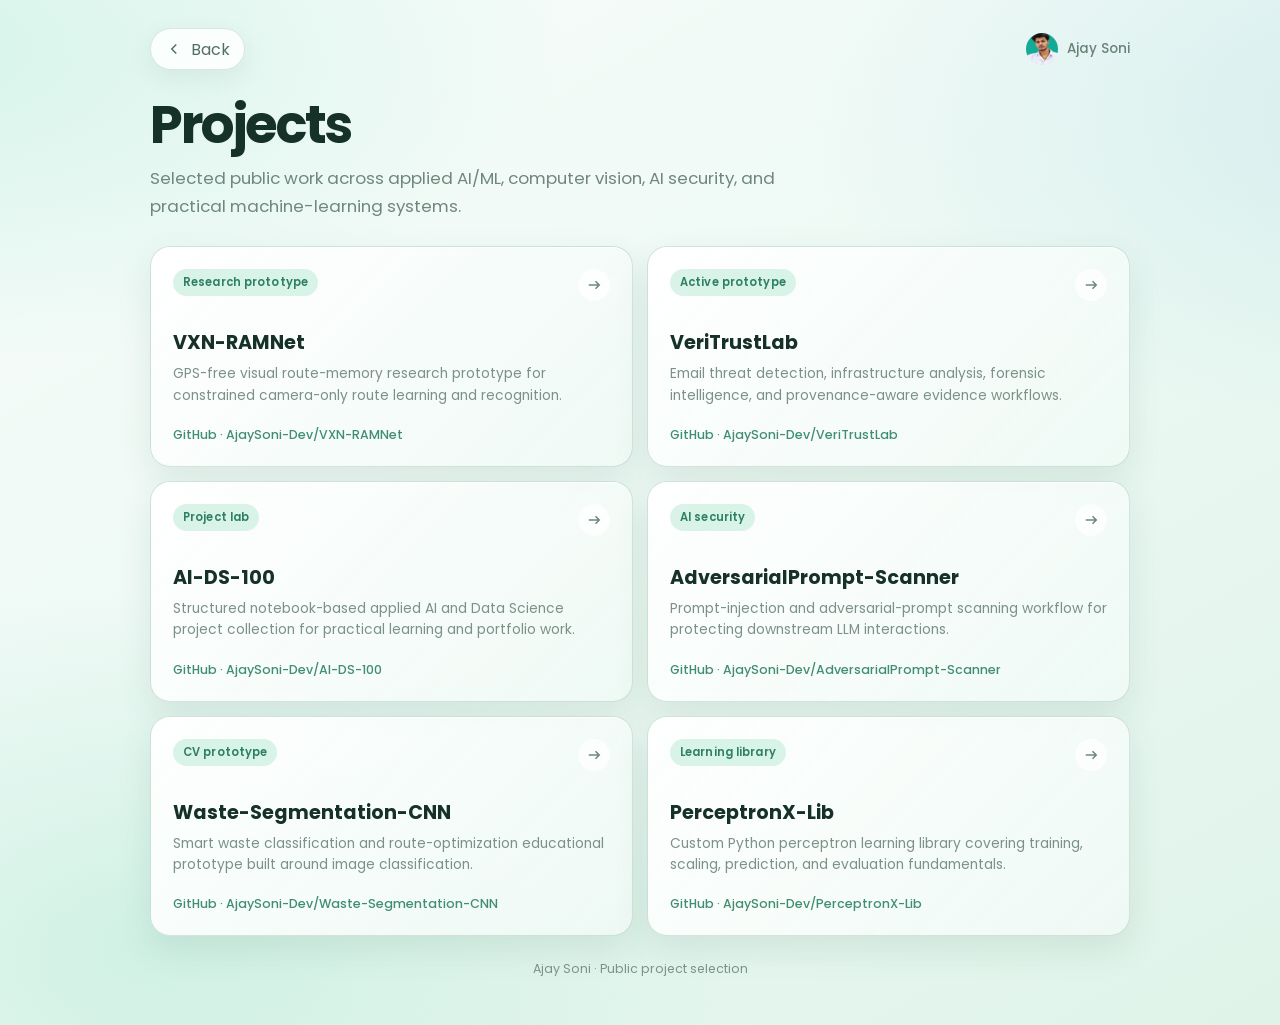
==== projects.html @ 809979fc "Add local projects page and adaptive image dialog" ====
<!doctype html>
<html lang="en" data-theme="light">
<head>
  <meta charset="utf-8" />
  <meta name="viewport" content="width=device-width, initial-scale=1, viewport-fit=cover" />
  <meta name="theme-color" content="#eaf8f1" />
  <meta name="color-scheme" content="light" />
  <title>Projects | Ajay Soni</title>
  <meta name="description" content="Selected public projects by Ajay Soni across applied AI/ML, computer vision, AI security, and practical ML systems." />
  <meta name="robots" content="index,follow,max-image-preview:large,max-snippet:-1" />
  <link rel="canonical" href="https://ajaysonidev.vercel.app/projects.html" />
  <link rel="icon" href="/assets/profile.jpg?v=20260917-photo-1" type="image/jpeg" sizes="any" />
  <link rel="preconnect" href="https://fonts.googleapis.com" />
  <link rel="preconnect" href="https://fonts.gstatic.com" crossorigin />
  <link href="https://fonts.googleapis.com/css2?family=Poppins:wght@400;500;600;700&display=swap" rel="stylesheet" />
  <style>
    * { box-sizing: border-box; }
    html { color-scheme: light; }
    body {
      margin: 0;
      min-height: 100dvh;
      color: #163127;
      font-family: "Poppins", system-ui, -apple-system, BlinkMacSystemFont, "Segoe UI", sans-serif;
      background:
        radial-gradient(90% 55% at -8% 4%, rgba(86,215,173,.22), transparent 58%),
        radial-gradient(76% 52% at 108% 10%, rgba(111,190,210,.18), transparent 60%),
        radial-gradient(74% 54% at 12% 92%, rgba(74,205,158,.16), transparent 64%),
        linear-gradient(150deg, #f8fcfa 0%, #edf9f4 48%, #dff3e9 100%);
    }
    a { color: inherit; }
    .shell {
      width: min(calc(100% - 30px), 980px);
      margin: 0 auto;
      padding: max(28px, env(safe-area-inset-top)) 0 max(34px, env(safe-area-inset-bottom));
    }
    .topbar {
      display: flex;
      align-items: center;
      justify-content: space-between;
      gap: 16px;
      margin-bottom: 28px;
    }
    .back {
      display: inline-flex;
      align-items: center;
      gap: 8px;
      min-height: 42px;
      padding: 0 14px;
      border: 1px solid rgba(45,108,84,.16);
      border-radius: 999px;
      text-decoration: none;
      color: #536f64;
      background: rgba(255,255,255,.82);
      box-shadow: 0 8px 24px rgba(35,88,70,.08);
    }
    .back svg { width: 18px; height: 18px; fill: none; stroke: currentColor; stroke-width: 2; }
    .brand { display: inline-flex; align-items: center; gap: 9px; color: #6a8178; font-size: .84rem; font-weight: 500; }
    .brand img { width: 32px; height: 32px; border-radius: 50%; object-fit: cover; }
    .intro { max-width: 700px; margin-bottom: 26px; }
    h1 { margin: 0; font-size: clamp(2rem, 5vw, 3.3rem); line-height: 1.04; letter-spacing: -.045em; }
    .intro p { margin: 12px 0 0; max-width: 640px; color: #70877e; font-size: clamp(.94rem, 2vw, 1.05rem); line-height: 1.65; }
    .grid { display: grid; grid-template-columns: repeat(2, minmax(0,1fr)); gap: 14px; }
    .project {
      display: flex;
      flex-direction: column;
      min-height: 220px;
      padding: 22px;
      border: 1px solid rgba(50,119,94,.20);
      border-radius: 20px;
      text-decoration: none;
      background: linear-gradient(135deg, rgba(255,255,255,.96), rgba(239,249,245,.90));
      box-shadow: 0 14px 34px rgba(34,87,69,.10), 0 1px 0 rgba(255,255,255,.92) inset;
      transition: transform .18s ease, box-shadow .18s ease, border-color .18s ease;
    }
    .project:hover { transform: translateY(-3px); border-color: rgba(43,145,108,.34); box-shadow: 0 19px 42px rgba(34,87,69,.14), 0 1px 0 rgba(255,255,255,.95) inset; }
    .project-top { display: flex; align-items: flex-start; justify-content: space-between; gap: 14px; }
    .badge {
      display: inline-flex;
      align-items: center;
      min-height: 27px;
      padding: 0 10px;
      border-radius: 999px;
      color: #2e8062;
      background: rgba(211,241,229,.86);
      font-size: .71rem;
      font-weight: 600;
      letter-spacing: .01em;
    }
    .arrow { display: grid; place-items: center; width: 32px; height: 32px; border-radius: 50%; color: #6d877d; background: rgba(255,255,255,.76); }
    .arrow svg { width: 18px; height: 18px; fill: none; stroke: currentColor; stroke-width: 2; }
    .project h2 { margin: 30px 0 8px; font-size: 1.2rem; line-height: 1.25; }
    .project p { margin: 0; color: #7c9189; font-size: .86rem; line-height: 1.55; }
    .repo { margin-top: auto; padding-top: 20px; color: #408e71; font-size: .78rem; font-weight: 500; }
    .footer { margin-top: 24px; color: #7d9189; text-align: center; font-size: .78rem; }
    @media (max-width: 700px) {
      .shell { width: min(calc(100% - 26px), 620px); padding-top: max(22px, env(safe-area-inset-top)); }
      .topbar { margin-bottom: 22px; }
      .brand span { display: none; }
      .grid { grid-template-columns: 1fr; gap: 10px; }
      .project { min-height: 185px; padding: 18px; border-radius: 17px; }
      .project h2 { margin-top: 24px; font-size: 1.08rem; }
    }
    @media (max-width: 380px) {
      .shell { width: calc(100% - 20px); }
      .back { padding-inline: 12px; font-size: .82rem; }
      .project { padding: 16px; }
    }
    @media (prefers-reduced-motion: reduce) { .project { transition: none; } }
  </style>
</head>
<body>
  <main class="shell">
    <div class="topbar">
      <a class="back" href="/" aria-label="Back to Ajay Soni profile">
        <svg viewBox="0 0 24 24" aria-hidden="true"><path d="M15 6l-6 6 6 6"/></svg>
        <span>Back</span>
      </a>
      <span class="brand"><img src="/assets/profile.jpg" alt="" /><span>Ajay Soni</span></span>
    </div>

    <section class="intro">
      <h1>Projects</h1>
      <p>Selected public work across applied AI/ML, computer vision, AI security, and practical machine-learning systems.</p>
    </section>

    <section class="grid" aria-label="Selected projects">
      <a class="project" href="https://github.com/AjaySoni-Dev/VXN-RAMNet" target="_blank" rel="noopener noreferrer">
        <div class="project-top"><span class="badge">Research prototype</span><span class="arrow"><svg viewBox="0 0 24 24"><path d="M5 12h13M14 7l5 5-5 5"/></svg></span></div>
        <h2>VXN-RAMNet</h2>
        <p>GPS-free visual route-memory research prototype for constrained camera-only route learning and recognition.</p>
        <span class="repo">GitHub · AjaySoni-Dev/VXN-RAMNet</span>
      </a>

      <a class="project" href="https://github.com/AjaySoni-Dev/VeriTrustLab" target="_blank" rel="noopener noreferrer">
        <div class="project-top"><span class="badge">Active prototype</span><span class="arrow"><svg viewBox="0 0 24 24"><path d="M5 12h13M14 7l5 5-5 5"/></svg></span></div>
        <h2>VeriTrustLab</h2>
        <p>Email threat detection, infrastructure analysis, forensic intelligence, and provenance-aware evidence workflows.</p>
        <span class="repo">GitHub · AjaySoni-Dev/VeriTrustLab</span>
      </a>

      <a class="project" href="https://github.com/AjaySoni-Dev/AI-DS-100" target="_blank" rel="noopener noreferrer">
        <div class="project-top"><span class="badge">Project lab</span><span class="arrow"><svg viewBox="0 0 24 24"><path d="M5 12h13M14 7l5 5-5 5"/></svg></span></div>
        <h2>AI-DS-100</h2>
        <p>Structured notebook-based applied AI and Data Science project collection for practical learning and portfolio work.</p>
        <span class="repo">GitHub · AjaySoni-Dev/AI-DS-100</span>
      </a>

      <a class="project" href="https://github.com/AjaySoni-Dev/AdversarialPrompt-Scanner" target="_blank" rel="noopener noreferrer">
        <div class="project-top"><span class="badge">AI security</span><span class="arrow"><svg viewBox="0 0 24 24"><path d="M5 12h13M14 7l5 5-5 5"/></svg></span></div>
        <h2>AdversarialPrompt-Scanner</h2>
        <p>Prompt-injection and adversarial-prompt scanning workflow for protecting downstream LLM interactions.</p>
        <span class="repo">GitHub · AjaySoni-Dev/AdversarialPrompt-Scanner</span>
      </a>

      <a class="project" href="https://github.com/AjaySoni-Dev/Waste-Segmentation-CNN" target="_blank" rel="noopener noreferrer">
        <div class="project-top"><span class="badge">CV prototype</span><span class="arrow"><svg viewBox="0 0 24 24"><path d="M5 12h13M14 7l5 5-5 5"/></svg></span></div>
        <h2>Waste-Segmentation-CNN</h2>
        <p>Smart waste classification and route-optimization educational prototype built around image classification.</p>
        <span class="repo">GitHub · AjaySoni-Dev/Waste-Segmentation-CNN</span>
      </a>

      <a class="project" href="https://github.com/AjaySoni-Dev/PerceptronX-Lib" target="_blank" rel="noopener noreferrer">
        <div class="project-top"><span class="badge">Learning library</span><span class="arrow"><svg viewBox="0 0 24 24"><path d="M5 12h13M14 7l5 5-5 5"/></svg></span></div>
        <h2>PerceptronX-Lib</h2>
        <p>Custom Python perceptron learning library covering training, scaling, prediction, and evaluation fundamentals.</p>
        <span class="repo">GitHub · AjaySoni-Dev/PerceptronX-Lib</span>
      </a>
    </section>

    <p class="footer">Ajay Soni · Public project selection</p>
  </main>
</body>
</html>
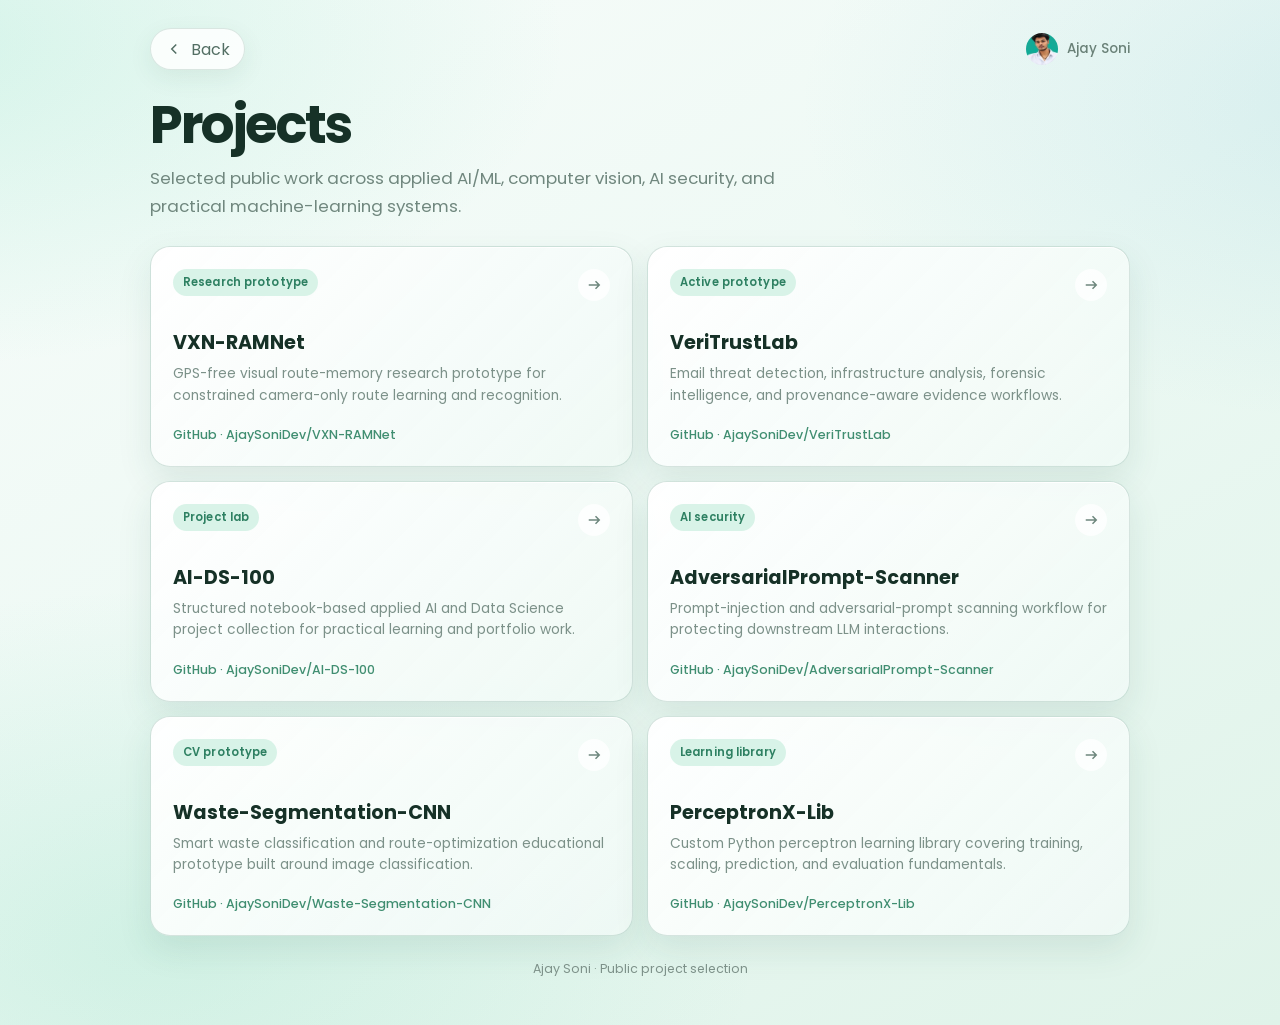
==== commit 010687ee: "Update GitHub and social usernames" ====
--- a/projects.html
+++ b/projects.html
@@ -124,46 +124,46 @@
     </section>
 
     <section class="grid" aria-label="Selected projects">
-      <a class="project" href="https://github.com/AjaySoni-Dev/VXN-RAMNet" target="_blank" rel="noopener noreferrer">
+      <a class="project" href="https://github.com/AjaySoniDev/VXN-RAMNet" target="_blank" rel="noopener noreferrer">
         <div class="project-top"><span class="badge">Research prototype</span><span class="arrow"><svg viewBox="0 0 24 24"><path d="M5 12h13M14 7l5 5-5 5"/></svg></span></div>
         <h2>VXN-RAMNet</h2>
         <p>GPS-free visual route-memory research prototype for constrained camera-only route learning and recognition.</p>
-        <span class="repo">GitHub · AjaySoni-Dev/VXN-RAMNet</span>
+        <span class="repo">GitHub · AjaySoniDev/VXN-RAMNet</span>
       </a>
 
-      <a class="project" href="https://github.com/AjaySoni-Dev/VeriTrustLab" target="_blank" rel="noopener noreferrer">
+      <a class="project" href="https://github.com/AjaySoniDev/VeriTrustLab" target="_blank" rel="noopener noreferrer">
         <div class="project-top"><span class="badge">Active prototype</span><span class="arrow"><svg viewBox="0 0 24 24"><path d="M5 12h13M14 7l5 5-5 5"/></svg></span></div>
         <h2>VeriTrustLab</h2>
         <p>Email threat detection, infrastructure analysis, forensic intelligence, and provenance-aware evidence workflows.</p>
-        <span class="repo">GitHub · AjaySoni-Dev/VeriTrustLab</span>
+        <span class="repo">GitHub · AjaySoniDev/VeriTrustLab</span>
       </a>
 
-      <a class="project" href="https://github.com/AjaySoni-Dev/AI-DS-100" target="_blank" rel="noopener noreferrer">
+      <a class="project" href="https://github.com/AjaySoniDev/AI-DS-100" target="_blank" rel="noopener noreferrer">
         <div class="project-top"><span class="badge">Project lab</span><span class="arrow"><svg viewBox="0 0 24 24"><path d="M5 12h13M14 7l5 5-5 5"/></svg></span></div>
         <h2>AI-DS-100</h2>
         <p>Structured notebook-based applied AI and Data Science project collection for practical learning and portfolio work.</p>
-        <span class="repo">GitHub · AjaySoni-Dev/AI-DS-100</span>
+        <span class="repo">GitHub · AjaySoniDev/AI-DS-100</span>
       </a>
 
-      <a class="project" href="https://github.com/AjaySoni-Dev/AdversarialPrompt-Scanner" target="_blank" rel="noopener noreferrer">
+      <a class="project" href="https://github.com/AjaySoniDev/AdversarialPrompt-Scanner" target="_blank" rel="noopener noreferrer">
         <div class="project-top"><span class="badge">AI security</span><span class="arrow"><svg viewBox="0 0 24 24"><path d="M5 12h13M14 7l5 5-5 5"/></svg></span></div>
         <h2>AdversarialPrompt-Scanner</h2>
         <p>Prompt-injection and adversarial-prompt scanning workflow for protecting downstream LLM interactions.</p>
-        <span class="repo">GitHub · AjaySoni-Dev/AdversarialPrompt-Scanner</span>
+        <span class="repo">GitHub · AjaySoniDev/AdversarialPrompt-Scanner</span>
       </a>
 
-      <a class="project" href="https://github.com/AjaySoni-Dev/Waste-Segmentation-CNN" target="_blank" rel="noopener noreferrer">
+      <a class="project" href="https://github.com/AjaySoniDev/Waste-Segmentation-CNN" target="_blank" rel="noopener noreferrer">
         <div class="project-top"><span class="badge">CV prototype</span><span class="arrow"><svg viewBox="0 0 24 24"><path d="M5 12h13M14 7l5 5-5 5"/></svg></span></div>
         <h2>Waste-Segmentation-CNN</h2>
         <p>Smart waste classification and route-optimization educational prototype built around image classification.</p>
-        <span class="repo">GitHub · AjaySoni-Dev/Waste-Segmentation-CNN</span>
+        <span class="repo">GitHub · AjaySoniDev/Waste-Segmentation-CNN</span>
       </a>
 
-      <a class="project" href="https://github.com/AjaySoni-Dev/PerceptronX-Lib" target="_blank" rel="noopener noreferrer">
+      <a class="project" href="https://github.com/AjaySoniDev/PerceptronX-Lib" target="_blank" rel="noopener noreferrer">
         <div class="project-top"><span class="badge">Learning library</span><span class="arrow"><svg viewBox="0 0 24 24"><path d="M5 12h13M14 7l5 5-5 5"/></svg></span></div>
         <h2>PerceptronX-Lib</h2>
         <p>Custom Python perceptron learning library covering training, scaling, prediction, and evaluation fundamentals.</p>
-        <span class="repo">GitHub · AjaySoni-Dev/PerceptronX-Lib</span>
+        <span class="repo">GitHub · AjaySoniDev/PerceptronX-Lib</span>
       </a>
     </section>
 
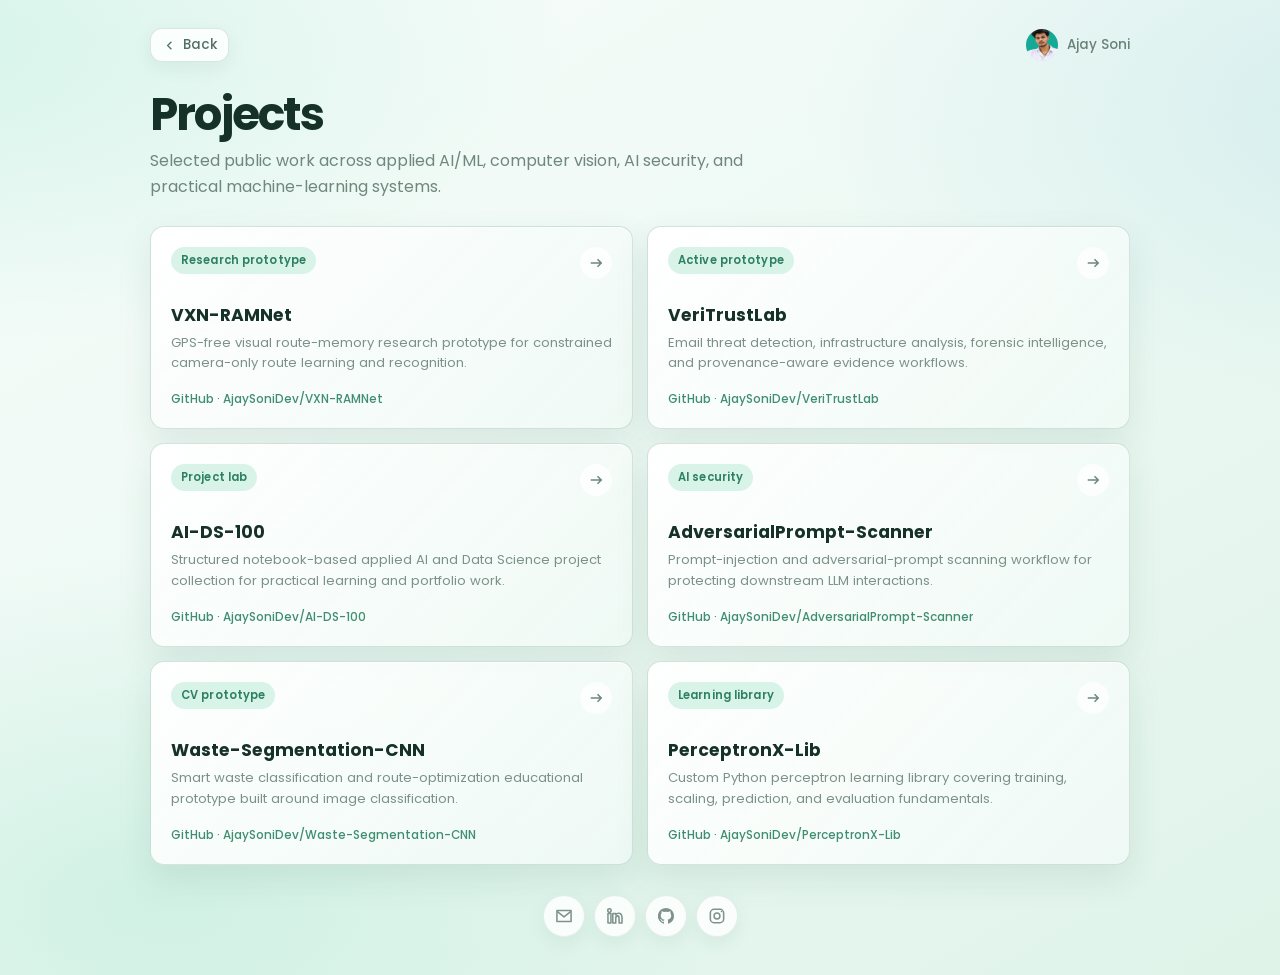
==== commit f8490ed3: "Refine projects page layout and social footer" ====
--- a/projects.html
+++ b/projects.html
@@ -43,30 +43,34 @@
     .back {
       display: inline-flex;
       align-items: center;
-      gap: 8px;
-      min-height: 42px;
-      padding: 0 14px;
+      gap: 6px;
+      min-height: 34px;
+      padding: 0 11px;
       border: 1px solid rgba(45,108,84,.16);
-      border-radius: 999px;
+      border-radius: 12px;
       text-decoration: none;
       color: #536f64;
       background: rgba(255,255,255,.82);
-      box-shadow: 0 8px 24px rgba(35,88,70,.08);
-    }
-    .back svg { width: 18px; height: 18px; fill: none; stroke: currentColor; stroke-width: 2; }
+      box-shadow: 0 6px 18px rgba(35,88,70,.07);
+      font-size: .84rem;
+      font-weight: 500;
+      transition: transform .18s ease, background .18s ease, box-shadow .18s ease;
+    }
+    .back:hover { transform: translateY(-1px); background: rgba(255,255,255,.94); box-shadow: 0 8px 22px rgba(35,88,70,.09); }
+    .back svg { width: 15px; height: 15px; fill: none; stroke: currentColor; stroke-width: 2; }
     .brand { display: inline-flex; align-items: center; gap: 9px; color: #6a8178; font-size: .84rem; font-weight: 500; }
     .brand img { width: 32px; height: 32px; border-radius: 50%; object-fit: cover; }
     .intro { max-width: 700px; margin-bottom: 26px; }
-    h1 { margin: 0; font-size: clamp(2rem, 5vw, 3.3rem); line-height: 1.04; letter-spacing: -.045em; }
-    .intro p { margin: 12px 0 0; max-width: 640px; color: #70877e; font-size: clamp(.94rem, 2vw, 1.05rem); line-height: 1.65; }
+    h1 { margin: 0; font-size: clamp(1.9rem, 4.3vw, 2.85rem); line-height: 1.06; letter-spacing: -.04em; }
+    .intro p { margin: 10px 0 0; max-width: 640px; color: #70877e; font-size: clamp(.90rem, 1.7vw, 1rem); line-height: 1.6; }
     .grid { display: grid; grid-template-columns: repeat(2, minmax(0,1fr)); gap: 14px; }
     .project {
       display: flex;
       flex-direction: column;
-      min-height: 220px;
-      padding: 22px;
+      min-height: 202px;
+      padding: 20px;
       border: 1px solid rgba(50,119,94,.20);
-      border-radius: 20px;
+      border-radius: 14px;
       text-decoration: none;
       background: linear-gradient(135deg, rgba(255,255,255,.96), rgba(239,249,245,.90));
       box-shadow: 0 14px 34px rgba(34,87,69,.10), 0 1px 0 rgba(255,255,255,.92) inset;
@@ -88,22 +92,78 @@
     }
     .arrow { display: grid; place-items: center; width: 32px; height: 32px; border-radius: 50%; color: #6d877d; background: rgba(255,255,255,.76); }
     .arrow svg { width: 18px; height: 18px; fill: none; stroke: currentColor; stroke-width: 2; }
-    .project h2 { margin: 30px 0 8px; font-size: 1.2rem; line-height: 1.25; }
-    .project p { margin: 0; color: #7c9189; font-size: .86rem; line-height: 1.55; }
-    .repo { margin-top: auto; padding-top: 20px; color: #408e71; font-size: .78rem; font-weight: 500; }
-    .footer { margin-top: 24px; color: #7d9189; text-align: center; font-size: .78rem; }
+    .project h2 { margin: 25px 0 7px; font-size: 1.08rem; line-height: 1.28; }
+    .project p { margin: 0; color: #7c9189; font-size: .82rem; line-height: 1.55; }
+    .repo { margin-top: auto; padding-top: 18px; color: #408e71; font-size: .74rem; font-weight: 500; }
+
+    .projects-footer {
+      display: flex;
+      justify-content: center;
+      margin-top: 28px;
+      padding: 2px 0 4px;
+    }
+
+    .projects-socials {
+      display: flex;
+      align-items: center;
+      justify-content: center;
+      gap: 9px;
+    }
+
+    .social-button {
+      display: grid;
+      place-items: center;
+      width: 42px;
+      height: 42px;
+      border: 1px solid rgba(67,124,102,.12);
+      border-radius: 50%;
+      color: #80928b;
+      background: rgba(255,255,255,.82);
+      box-shadow: 0 6px 18px rgba(40,91,74,.075);
+      text-decoration: none;
+      -webkit-backdrop-filter: blur(14px) saturate(118%);
+      backdrop-filter: blur(14px) saturate(118%);
+      transition: transform .18s ease, color .18s ease, background .18s ease, box-shadow .18s ease;
+    }
+
+    .social-button:hover {
+      transform: translateY(-2px);
+      color: #2f9270;
+      background: rgba(255,255,255,.96);
+      box-shadow: 0 10px 24px rgba(40,91,74,.11);
+    }
+
+    .social-button:active { transform: translateY(-1px) scale(.96); }
+
+    .social-button svg {
+      width: 20px;
+      height: 20px;
+      fill: none;
+      stroke: currentColor;
+      stroke-width: 1.85;
+      stroke-linecap: round;
+      stroke-linejoin: round;
+    }
+
+    .social-button .brand-fill { fill: currentColor; stroke: none; }
     @media (max-width: 700px) {
       .shell { width: min(calc(100% - 26px), 620px); padding-top: max(22px, env(safe-area-inset-top)); }
       .topbar { margin-bottom: 22px; }
       .brand span { display: none; }
       .grid { grid-template-columns: 1fr; gap: 10px; }
-      .project { min-height: 185px; padding: 18px; border-radius: 17px; }
-      .project h2 { margin-top: 24px; font-size: 1.08rem; }
+      .project { min-height: 168px; padding: 17px; border-radius: 12px; }
+      .project h2 { margin-top: 20px; font-size: 1rem; }
+      .project p { font-size: .80rem; }
+      .repo { padding-top: 15px; font-size: .72rem; }
+      .back { min-height: 32px; padding-inline: 10px; border-radius: 11px; font-size: .81rem; }
+      .back svg { width: 14px; height: 14px; }
+      .projects-footer { margin-top: 24px; }
     }
     @media (max-width: 380px) {
       .shell { width: calc(100% - 20px); }
-      .back { padding-inline: 12px; font-size: .82rem; }
-      .project { padding: 16px; }
+      .back { padding-inline: 9px; font-size: .79rem; }
+      .project { padding: 15px; }
+      .social-button { width: 40px; height: 40px; }
     }
     @media (prefers-reduced-motion: reduce) { .project { transition: none; } }
   </style>
@@ -167,7 +227,14 @@
       </a>
     </section>
 
-    <p class="footer">Ajay Soni · Public project selection</p>
+    <footer class="projects-footer" aria-label="Social links">
+      <nav class="projects-socials" aria-label="Ajay Soni social links">
+        <a class="social-button" href="mailto:officialprofessionalmail@gmail.com" aria-label="Email"><svg viewBox="0 0 24 24"><path d="M3.5 5.5h17v13h-17z"/><path d="m4.5 7 7.5 6 7.5-6"/></svg></a>
+        <a class="social-button" href="https://www.linkedin.com/in/ajaysonidev/" target="_blank" rel="noopener noreferrer" aria-label="LinkedIn"><svg viewBox="0 0 24 24" aria-hidden="true"><path d="M5.34 7.43a2.06 2.06 0 1 0 0-4.12 2.06 2.06 0 0 0 0 4.12ZM3.56 20.45h3.56V9H3.56v11.45Zm5.79 0h3.55v-5.67c0-1.49.28-2.94 2.14-2.94 1.82 0 1.85 1.71 1.85 3.04v5.57h3.55v-6.29c0-3.09-.67-5.45-4.27-5.45-1.73 0-2.89.95-3.37 1.85h-.05V9H9.35v11.45Z"/></svg></a>
+        <a class="social-button" href="https://github.com/AjaySoniDev" target="_blank" rel="noopener noreferrer" aria-label="GitHub"><svg viewBox="0 0 24 24" class="brand-fill"><path d="M12 2.25a9.75 9.75 0 0 0-3.08 19c.49.09.67-.21.67-.47v-1.86c-2.72.59-3.3-1.16-3.3-1.16-.44-1.13-1.09-1.43-1.09-1.43-.89-.61.07-.6.07-.6.98.07 1.5 1.01 1.5 1.01.88 1.5 2.3 1.07 2.86.82.09-.64.34-1.07.62-1.32-2.17-.25-4.46-1.09-4.46-4.82 0-1.06.38-1.93 1-2.61-.1-.25-.43-1.24.1-2.58 0 0 .82-.26 2.68 1a9.25 9.25 0 0 1 4.88 0c1.86-1.26 2.67-1 2.67-1 .54 1.34.2 2.33.1 2.58.63.68 1.01 1.55 1.01 2.61 0 3.75-2.29 4.57-4.47 4.81.35.3.66.9.66 1.82v2.7c0 .26.18.57.67.47A9.75 9.75 0 0 0 12 2.25Z"/></svg></a>
+        <a class="social-button" href="https://www.instagram.com/ajaysonidev/" target="_blank" rel="noopener noreferrer" aria-label="Instagram"><svg viewBox="0 0 24 24"><rect x="4" y="4" width="16" height="16" rx="4.5"/><circle cx="12" cy="12" r="3.5"/><circle cx="17.4" cy="6.7" r="1" fill="currentColor" stroke="none"/></svg></a>
+      </nav>
+    </footer>
   </main>
 </body>
 </html>
